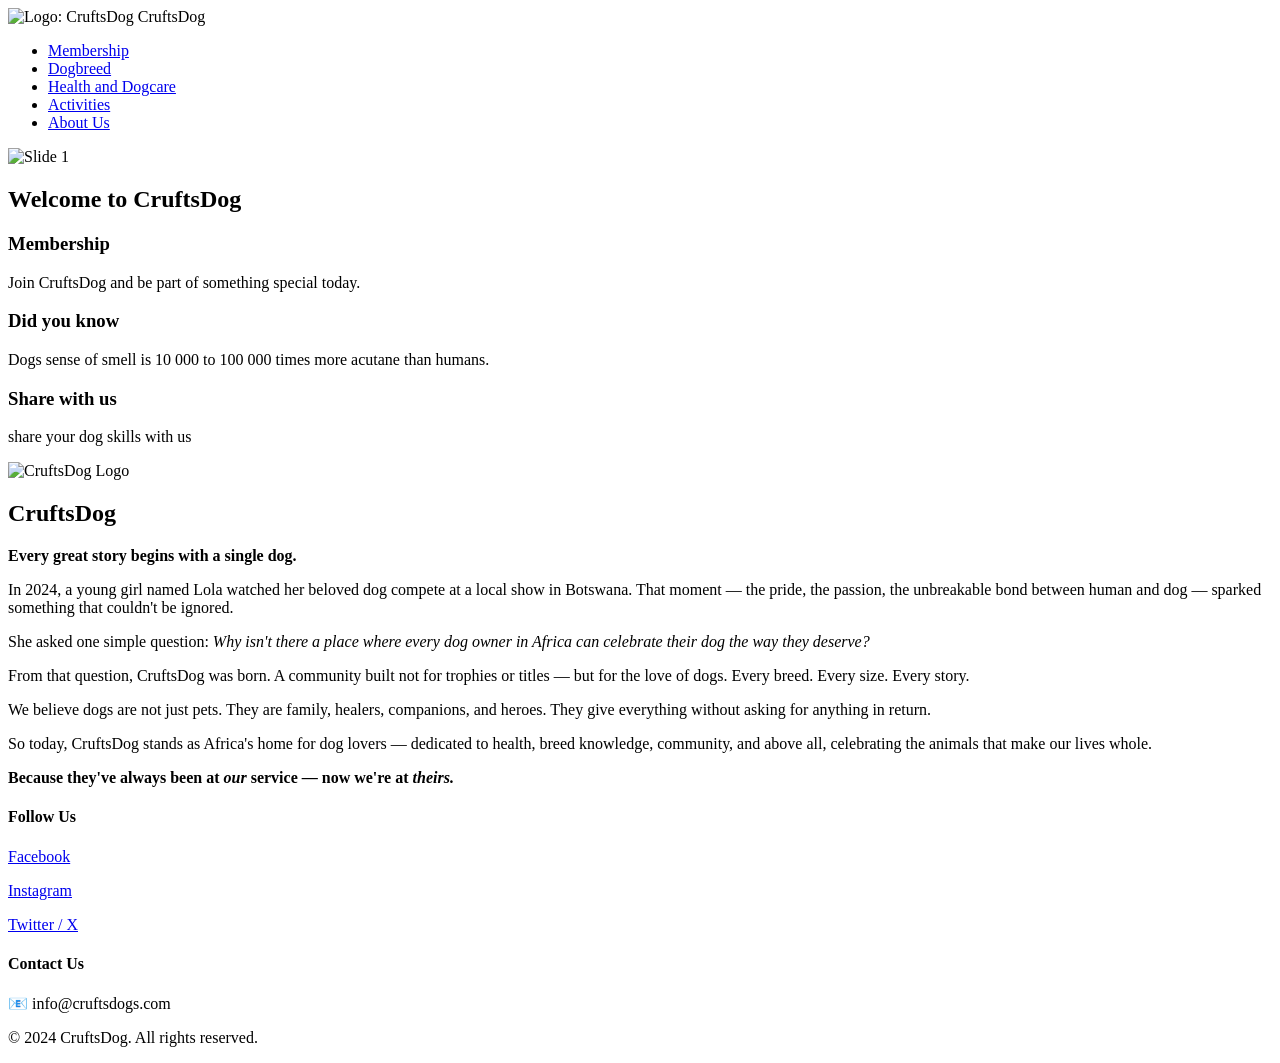
==== index.html @ 8b8f5b68 "Add files via upload" ====
<!DOCTYPE html>
<html>
<head>
  <meta charset="utf-8">
  <meta http-equiv="X-UA-Compatible" content="IE=edge">
  <title>Home page - CruftsDog</title>
  <meta name="description" content="">
  <meta name="viewport" content="width=device-width, initial-scale=1">
  <link rel="stylesheet" href="dogstyle.css">
</head>
<body>

<header class="main-header">
  <div class="logo-box">
    <img src="logo.jpg" alt="Logo: CruftsDog" class="logo">
     <span class="logo-text">CruftsDog</span>
  </div>
  <nav>
   <ul class="main-nav-links">
      <li><a href="#">Membership</a></li>
      <li><a href="#">Dogbreed</a></li>
      <li><a href="#">Health and Dogcare</a></li>
      <li><a href="#">Activities</a></li>
      <li><a href="#">About Us</a></li>
    </ul>
  </nav>
</header>

<!-- my page content is coming  here e.g the slideshow and buttons and stuff -->
 <!-- just a background cause i failed to make the slide show i am just using the slide-container for my class cause i already did the css style and dont wanna change class names its tiring -->
<div class="slideshow-container">

  <div class="slide active">
    <img src="slide show 4.jpg" alt="Slide 1">
    <div class="slide-text">
      <h2>Welcome to CruftsDog</h2>
    </div>
  </div>

  <!-- how i made Cards overlapping bottom of slideshow -->
  <div class="cards-container">
    <div class="card">
      <h3>Membership</h3>
      <p>Join CruftsDog and be part of something special today.</p>
    </div>
   
    <div class="card">
      <h3>Did you know</h3>
      <p>Dogs sense of smell is 10 000 to 100 000 times more acutane than humans.</p>
    </div>
   
    <div class="card">
      <h3>Share with us </h3>
      <p>share your dog skills with us</p>
    </div>
  </div>

</div>
<!-- About Section -->
<div class="about-section">

  <!-- Left side is where i am placing my logo-->
  <div class="about-logo-side">
    <img src="logo.jpg" alt="CruftsDog Logo" class="about-logo">
    <h2>CruftsDog</h2>
  </div>

  <!-- Right is where i am placing my  -->
 <!-- Right: Text Side -->
<div class="about-text-side">
  <p><strong>Every great story begins with a single dog.</strong></p>
  <p>In 2024, a young girl named Lola watched her beloved dog compete at a local 
  show in Botswana. That moment — the pride, the passion, the unbreakable bond 
  between human and dog — sparked something that couldn't be ignored.</p>
  <p>She asked one simple question: <em>Why isn't there a place where every dog 
  owner in Africa can celebrate their dog the way they deserve?</em></p>
  <p>From that question, CruftsDog was born. A community built not for trophies 
  or titles — but for the love of dogs. Every breed. Every size. Every story.</p>
  <p>We believe dogs are not just pets. They are family, healers, companions, 
  and heroes. They give everything without asking for anything in return.</p>
  <p>So today, CruftsDog stands as Africa's home for dog lovers — dedicated to 
  health, breed knowledge, community, and above all, celebrating the animals 
  that make our lives whole.</p>
  <p><strong>Because they've always been at <em>our</em> service — now we're at <em>theirs.</em></strong></p>
</div>
</div>
<footer class="footer">

  <div class="footer-container">

    <!-- Social Media platforms i have to link eish  -->
    <div class="footer-col">
      <h4>Follow Us</h4>
      <p><a href="#">Facebook</a></p>
      <p><a href="#">Instagram</a></p>
      <p><a href="#">Twitter / X</a></p>
    </div>

    <!-- Contact -->
    <div class="footer-col">
      <h4>Contact Us</h4>
      <p>📧 info@cruftsdogs.com</p>
    </div>

  </div>

  <!-- Bottom bar -->
  <div class="footer-bottom">
    <p>&copy; 2024 CruftsDog. All rights reserved.</p>
  </div>

</footer>
</body>
</html>
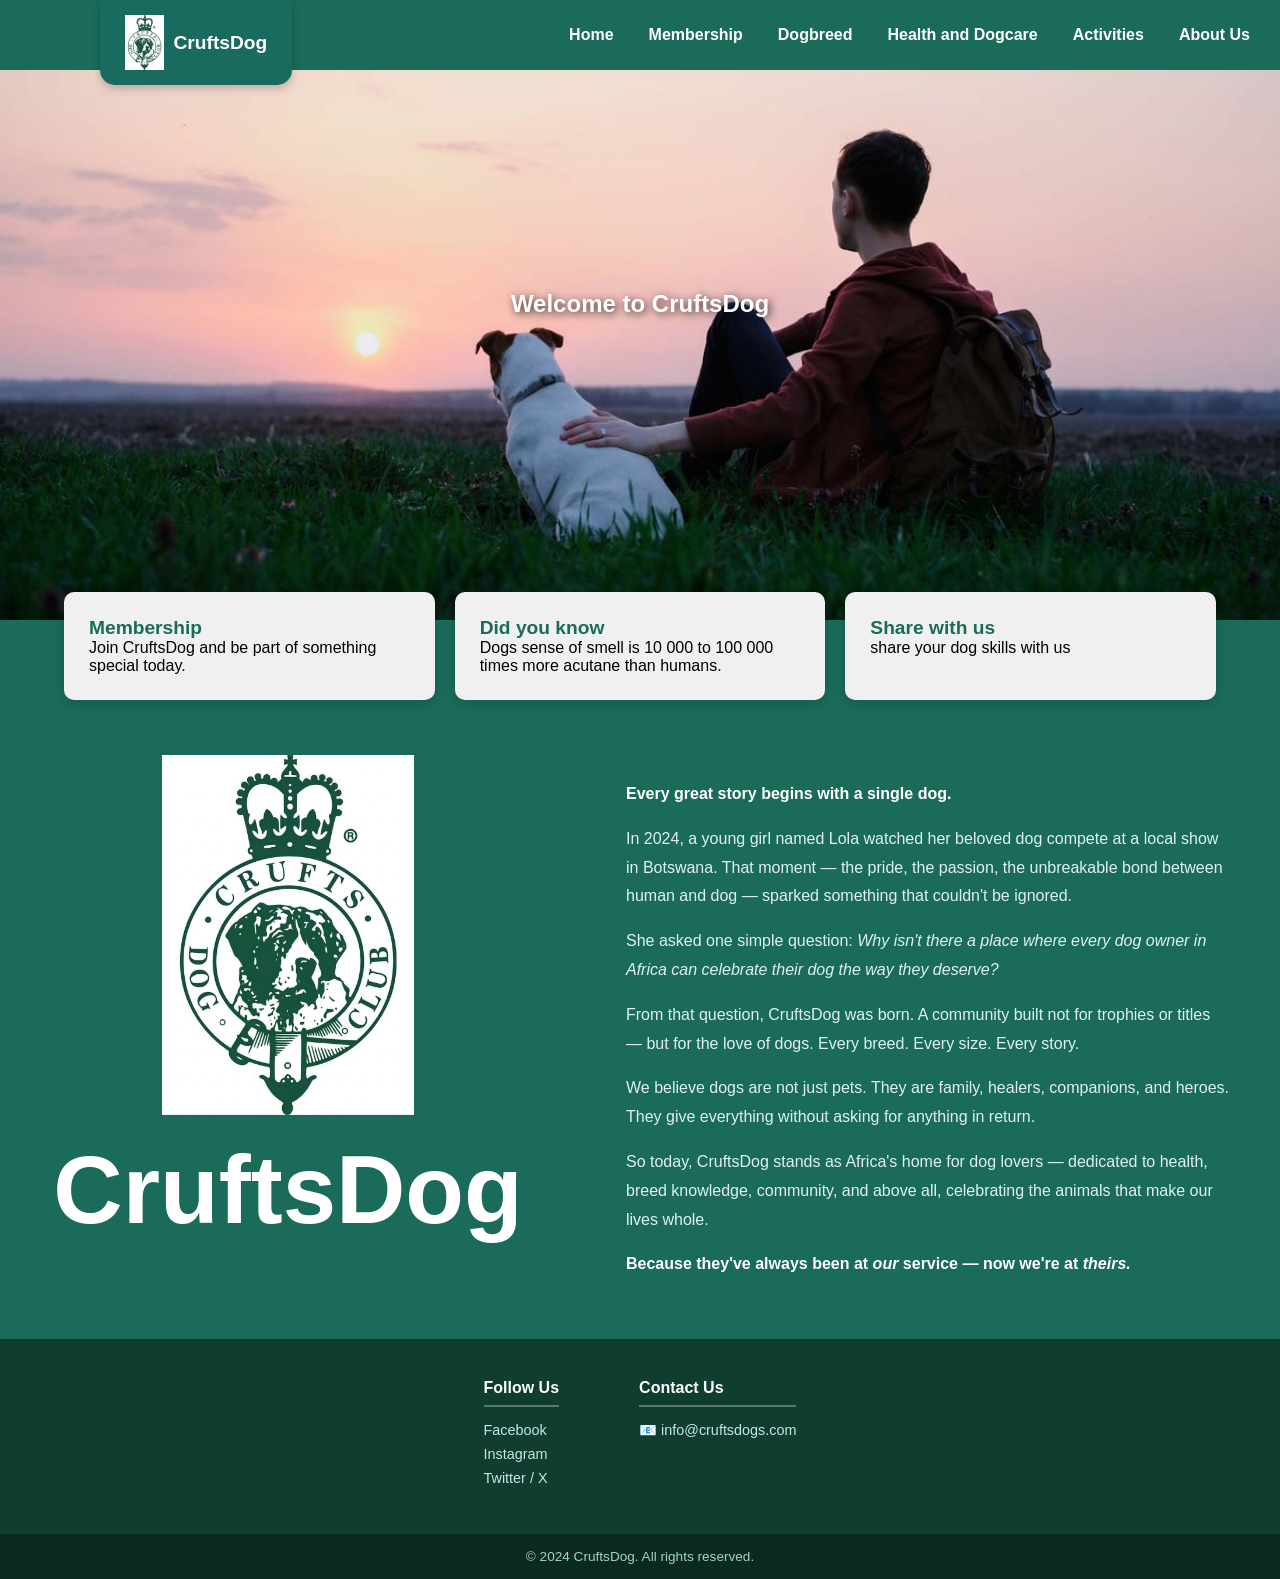
==== commit c339d44d: "Add files via upload" ====
--- a/index.html
+++ b/index.html
@@ -15,13 +15,16 @@
     <img src="logo.jpg" alt="Logo: CruftsDog" class="logo">
      <span class="logo-text">CruftsDog</span>
   </div>
+  </div>
+</a>
   <nav>
    <ul class="main-nav-links">
-      <li><a href="#">Membership</a></li>
-      <li><a href="#">Dogbreed</a></li>
-      <li><a href="#">Health and Dogcare</a></li>
-      <li><a href="#">Activities</a></li>
-      <li><a href="#">About Us</a></li>
+    <a href="index.html">Home</a>
+      <a href="Membership.html">Membership</a>
+      <a href="Dogbreed.html">Dogbreed</a>
+      <a href="Health_and_Dogcare.html">Health and Dogcare</a>
+      <a href="Activities.html">Activities</a>
+      <a href="About_Us.html">About Us</a>
     </ul>
   </nav>
 </header>
--- a/dogstyle.css
+++ b/dogstyle.css
@@ -0,0 +1,403 @@
+* {
+  margin: 0;
+  padding: 0;
+  box-sizing: border-box;
+}
+
+body {
+  font-family: Arial, sans-serif;
+}
+
+.main-header {
+  display: flex;
+  align-items: center;
+  justify-content: space-between;
+  background-color: #1a6b5a;
+  width: 100%;
+}
+/*logo css style*/
+.logo-box {
+  background-color: #155a4a;
+  padding: 10px 20px;
+  display: flex;
+  align-items: center;
+}
+
+.logo {
+  height: 60px;
+  width: auto;
+}
+
+.logo-box /*this is how moved the logo and made it look like its overlapping got the inspiration from kennel club */{
+  background-color: #1a6b5f;
+  padding: 15px 25px;
+  margin-left: 100px; 
+  display: flex;
+  align-items: center;
+  gap: 10px;
+  border-radius: 0 0 15px 15px;
+  margin-bottom: -15px;
+  z-index: 10;
+  position: relative;
+  box-shadow: 0 4px 8px rgba(0,0,0,0.2);
+}
+
+.logo {
+  height: 55px;
+  width: auto;
+}
+
+.logo-text {
+  color: #fff;
+  font-size: 1.2rem;
+  font-weight: 700;
+}
+/*navigation css style*/
+.main-nav-links {
+  list-style: none;
+  display: flex;
+  gap: 35px;
+  margin-left: auto;
+  padding: 0 30px 0 0;
+}
+
+.main-nav-links a {
+  color: #fff;
+  text-decoration: none;
+  font-weight: 600;
+  font-size: 1rem;
+}
+
+.main-nav-links a:hover {
+  border-bottom: 2px solid #fff;
+  padding-bottom: 2px;
+}
+
+/* Slideshow */
+.slideshow-container {
+  position: relative;
+  width: 100%;
+  height: 550px;
+  overflow: visible;
+}
+
+.slide {
+  display: none;
+  width: 100%;
+  height: 550px;
+  position: relative;
+}
+
+.slide.active {
+  display: block;
+}
+
+.slide img {
+  width: 100%;
+  height: 550px;
+  object-fit: cover;
+}
+
+.slide-text {
+  position: absolute;
+  top: 40%;
+  left: 50%;
+  transform: translateX(-50%);
+  text-align: center;
+  color: #fff;
+  text-shadow: 2px 2px 8px rgba(0,0,0,0.8);
+}
+/*card css style*/
+.cards-container {
+  position: absolute;
+  bottom: -80px;
+  left: 50%;
+  transform: translateX(-50%);
+  display: flex;
+  gap: 20px;
+  width: 90%;
+  z-index: 20;
+}
+
+.card {
+  background-color: #f0f0f0;
+  border-radius: 10px;
+  padding: 25px;
+  flex: 1;
+  box-shadow: 0 4px 12px rgba(0,0,0,0.15);
+  cursor: pointer;
+  transition: transform 0.2s ease, box-shadow 0.2s ease;
+}
+
+.card:hover {
+  transform: translateY(-6px);
+  box-shadow: 0 8px 20px rgba(0,0,0,0.2);
+  background-color: #e0eeeb;
+}
+
+.card:active {
+  transform: translateY(-2px);
+  box-shadow: 0 4px 10px rgba(0,0,0,0.15);
+}
+
+.card h3 {
+  color: #1a6b5a;
+  font-size: 1.2rem;
+  font-weight: 700;
+}
+
+  .card a {
+  color: #1a6b5a;
+  font-weight: 600;
+  text-decoration: underline;
+}
+
+.card a:visited {
+  color: #1a6b5a;
+}
+
+.card a:hover {
+  color: #145248;
+}
+/* css for when i divided the page and decided to put my logo on the right and then i put how my clud came to be*/
+.about-section {
+  display: flex;
+  flex-direction: row;
+  width: 100%;
+  min-height: 450px;
+  background-color: #1a6b5a;
+}
+
+.about-logo-side {
+  width: 45%;
+  display: flex;
+  flex-direction: column;
+  align-items: center;
+  justify-content: center;
+  padding: 60px 40px;
+  text-align: center;
+  background-color: #1a6b5a;
+}
+
+.about-logo {
+  padding-top: 40px;
+  height: 400px;
+  width: auto;
+  margin-bottom: 20px;
+}
+
+.about-logo-side h2 {
+  color: #fff;
+  font-size: 6rem;
+  font-weight: 700;
+}
+
+.about-text-side {
+  width: 55%;
+  display: flex;
+  flex-direction: column;
+  justify-content: center;
+  margin-top: 100px;
+  padding: 60px 50px;
+  gap: 16px;
+  background-color: #1a6b5a;
+}
+
+.about-text-side p {
+  color: #e0f2ee;
+  font-size: 1rem;
+  line-height: 1.8;
+}
+
+.about-text-side strong {
+  color: #fff;
+}
+
+/*footer css style*/
+.footer {
+  background-color: #0f3d30;
+  padding: 40px 0 0 0;
+  margin-top: 0;
+}
+
+.footer-container {
+  display: flex;
+  flex-direction: row;
+  justify-content: center;
+  gap: 80px;
+  padding: 0 60px 40px 60px;
+}
+
+.footer-col h4 {
+  color: #fff;
+  font-size: 1rem;
+  font-weight: 700;
+  margin-bottom: 15px;
+  border-bottom: 2px solid rgba(255,255,255,0.3);
+  padding-bottom: 8px;
+}
+
+.footer-col p {
+  color: #c8e6e0;
+  font-size: 0.9rem;
+  margin-bottom: 8px;
+}
+
+.footer-col a {
+  color: #c8e6e0;
+  text-decoration: none;
+  font-size: 0.9rem;
+  display: block;
+  margin-bottom: 8px;
+}
+
+.footer-col a:visited {
+  color: #c8e6e0;
+}
+
+.footer-col a:hover {
+  color: #fff;
+  text-decoration: underline;
+}
+
+.footer-bottom {
+  background-color: #0a2a20;
+  text-align: center;
+  padding: 15px;
+  font-size: 0.85rem;
+  color: #a0d4c8;
+}
+/* ===== MEMBERSHIP SECTION ===== */
+
+/* Hero Banner */
+.membership-hero {
+  background-image: url('image1.jpg');
+  background-size: cover;
+  background-position: center;
+  height: 400px;
+  display: flex;
+  align-items: center;
+  justify-content: center;
+  text-align: center;
+  position: relative;
+}
+
+.membership-hero::before {
+  content: '';
+  position: absolute;
+  top: 0; left: 0;
+  width: 100%;
+  height: 100%;
+  background-color: rgba(0,0,0,0.45);
+}
+
+.membership-hero-text {
+  position: relative;
+  z-index: 2;
+  color: #fff;
+  max-width: 600px;
+  padding: 20px;
+}
+
+.membership-label {
+  font-size: 0.85rem;
+  letter-spacing: 3px;
+  color: #c8e6e0;
+  margin-bottom: 10px;
+  text-transform: uppercase;
+}
+
+.membership-hero-text h1 {
+  font-size: 2.5rem;
+  font-weight: 700;
+  margin-bottom: 15px;
+  line-height: 1.3;
+}
+
+.membership-hero-text p {
+  font-size: 1rem;
+  margin-bottom: 25px;
+  color: #e0f2ee;
+  line-height: 1.6;
+}
+
+.membership-btn {
+  background-color: #1a6b5a;
+  color: #fff;
+  padding: 12px 30px;
+  border-radius: 25px;
+  text-decoration: none;
+  font-weight: 600;
+  font-size: 1rem;
+  transition: background-color 0.2s ease;
+}
+
+.membership-btn:hover {
+  background-color: #145248;
+}
+
+/* this is how i created my Membership Cards */
+.membership-cards {
+  display: flex;
+  gap: 20px;
+  padding: 40px 60px;
+  background-color: #fff;
+  justify-content: center;
+  flex-wrap: wrap;
+  margin-top: -50px;
+  position: relative;
+  z-index: 10;
+}
+
+.membership-card {
+  background-color: #fff;
+  border: 1px solid #e0e0e0;
+  border-radius: 10px;
+  padding: 30px 20px;
+  flex: 1;
+  min-width: 200px;
+  max-width: 250px;
+  text-align: center;
+  box-shadow: 0 4px 12px rgba(0,0,0,0.08);
+  transition: transform 0.2s ease, box-shadow 0.2s ease;
+}
+
+.membership-card:hover {
+  transform: translateY(-6px);
+  box-shadow: 0 8px 20px rgba(0,0,0,0.15);
+}
+
+.membership-icon {
+  font-size: 2.5rem;
+  margin-bottom: 15px;
+  color: #1a6b5a;
+}
+
+.membership-card h3 {
+  font-size: 1.1rem;
+  font-weight: 700;
+  color: #222;
+  margin-bottom: 12px;
+}
+
+.membership-card p {
+  font-size: 0.9rem;
+  color: #666;
+  line-height: 1.6;
+  margin-bottom: 20px;
+}
+
+.membership-learn-btn {
+  background-color: #1a6b5a;
+  color: #fff;
+  padding: 8px 20px;
+  border-radius: 20px;
+  text-decoration: none;
+  font-size: 0.85rem;
+  font-weight: 600;
+  transition: background-color 0.2s ease;
+}
+
+.membership-learn-btn:hover {
+  background-color: #145248;
+}
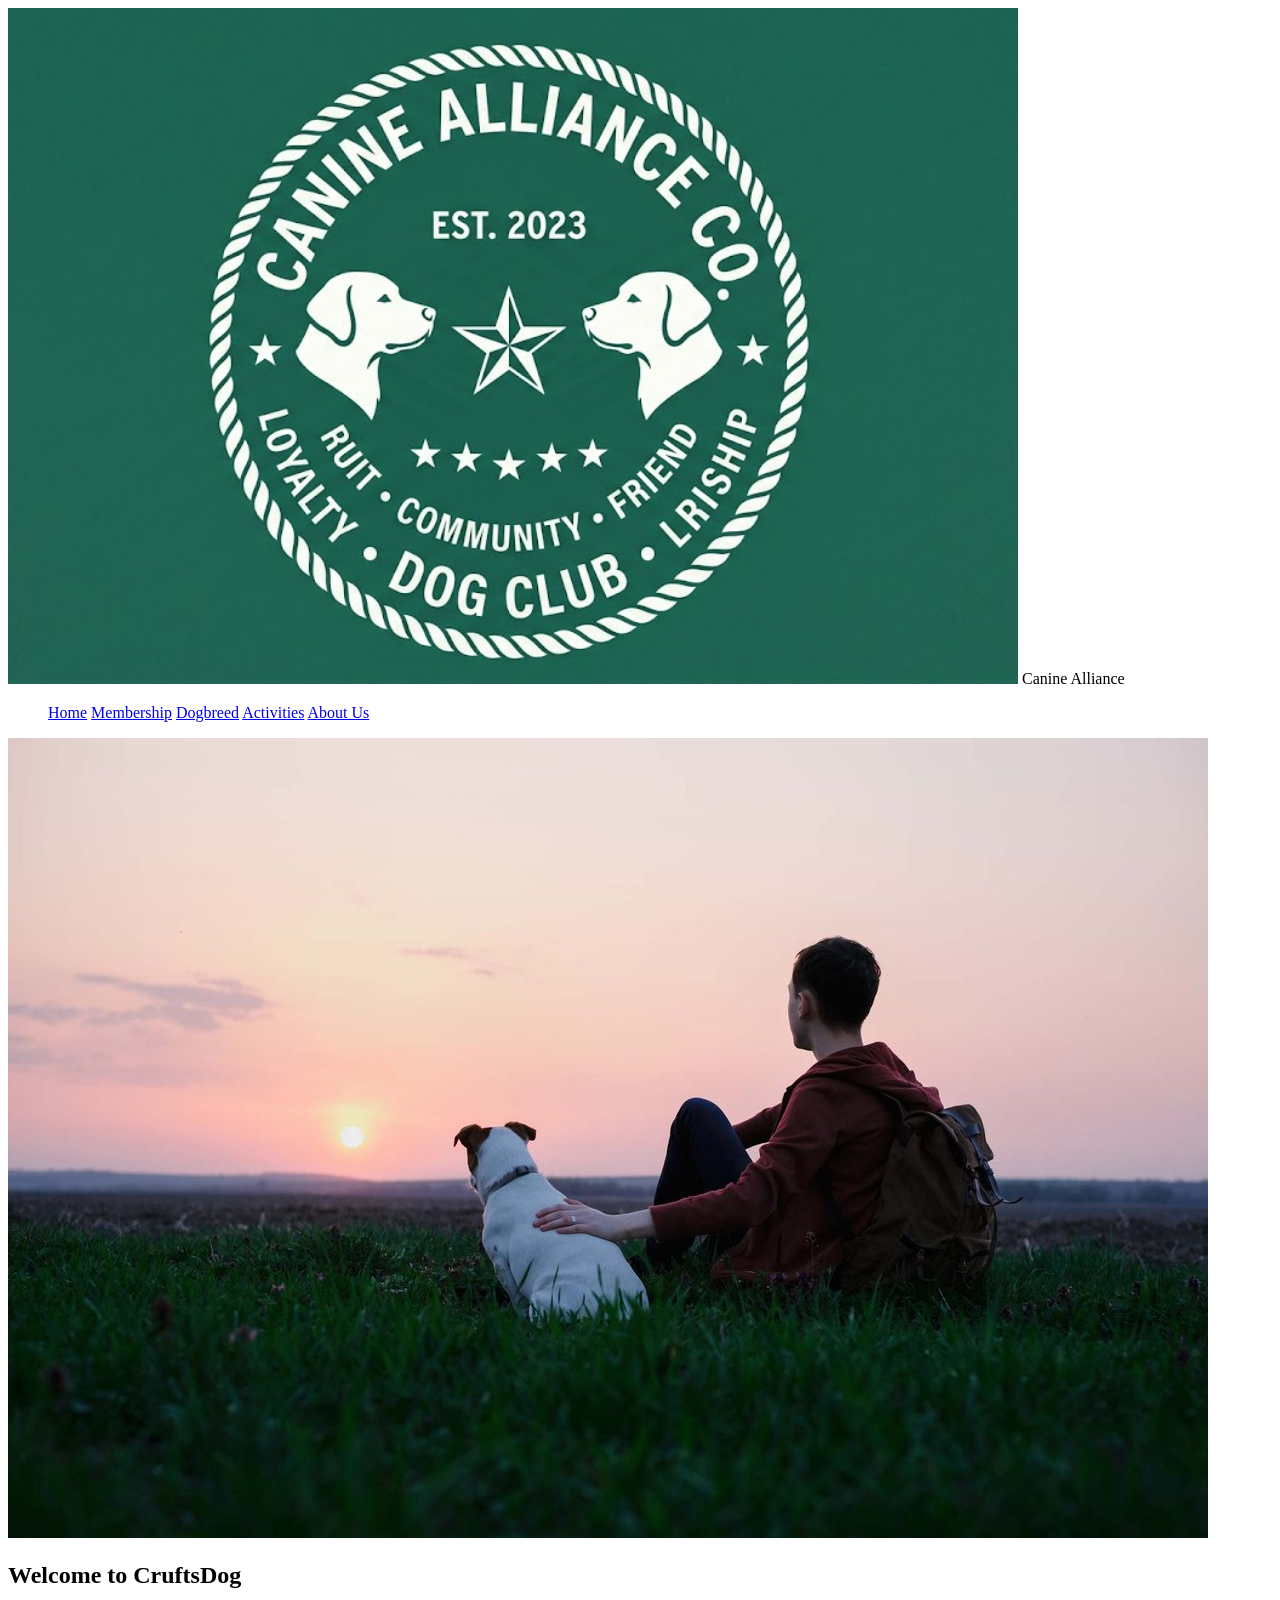
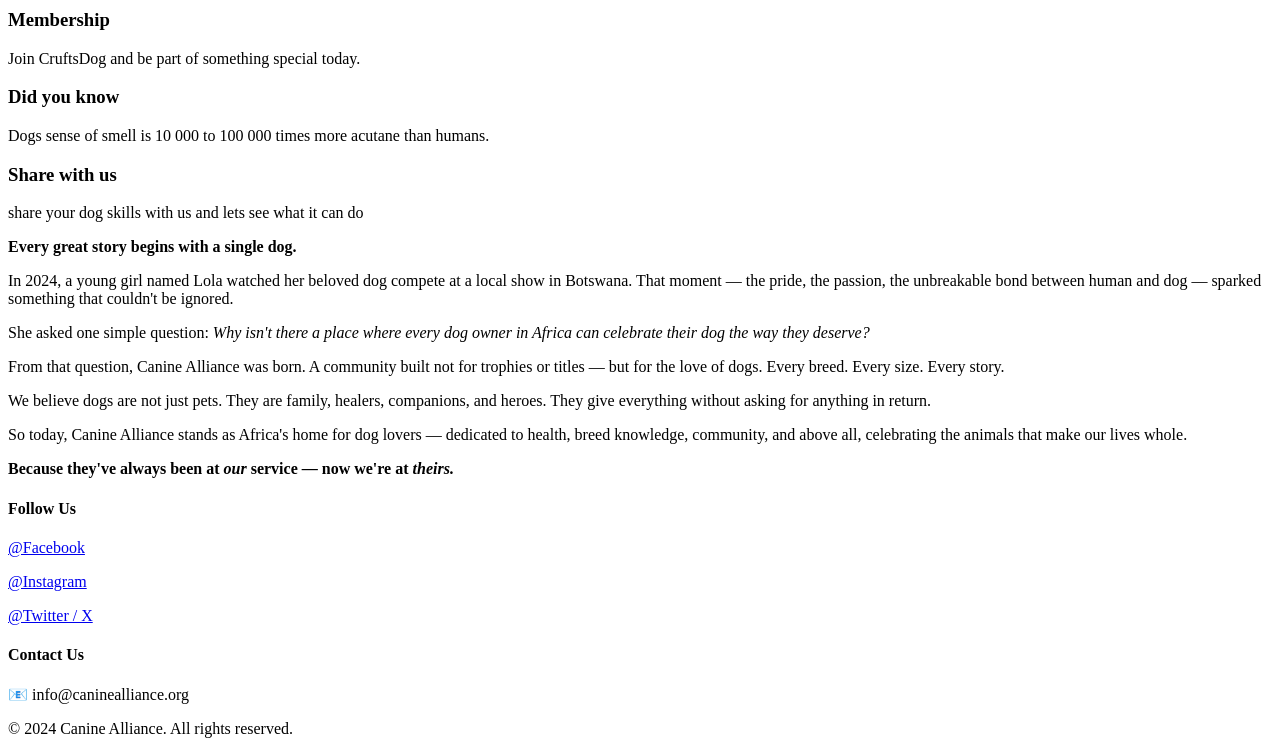
==== commit 80e9b862: "Add files via upload" ====
--- a/index.html
+++ b/index.html
@@ -6,14 +6,14 @@
   <title>Home page - CruftsDog</title>
   <meta name="description" content="">
   <meta name="viewport" content="width=device-width, initial-scale=1">
-  <link rel="stylesheet" href="dogstyle.css">
+  <link rel="stylesheet" href="dogpage.css">
 </head>
 <body>
 
 <header class="main-header">
   <div class="logo-box">
-    <img src="logo.jpg" alt="Logo: CruftsDog" class="logo">
-     <span class="logo-text">CruftsDog</span>
+  <img src="Screenshot 2026-05-05 000600.png" alt="Logo: CruftsDog" class="logo">
+  <span class="logo-text">Canine Alliance</span>
   </div>
   </div>
 </a>
@@ -22,15 +22,13 @@
     <a href="index.html">Home</a>
       <a href="Membership.html">Membership</a>
       <a href="Dogbreed.html">Dogbreed</a>
-      <a href="Health_and_Dogcare.html">Health and Dogcare</a>
       <a href="Activities.html">Activities</a>
       <a href="About_Us.html">About Us</a>
     </ul>
   </nav>
 </header>
 
-<!-- my page content is coming  here e.g the slideshow and buttons and stuff -->
- <!-- just a background cause i failed to make the slide show i am just using the slide-container for my class cause i already did the css style and dont wanna change class names its tiring -->
+
 <div class="slideshow-container">
 
   <div class="slide active">
@@ -40,7 +38,7 @@
     </div>
   </div>
 
-  <!-- how i made Cards overlapping bottom of slideshow -->
+  <!-- content for the cards  -->
   <div class="cards-container">
     <div class="card">
       <h3>Membership</h3>
@@ -54,62 +52,48 @@
    
     <div class="card">
       <h3>Share with us </h3>
-      <p>share your dog skills with us</p>
+      <p>share your dog skills with us and lets see what it can do</p>
     </div>
   </div>
 
 </div>
+
 <!-- About Section -->
 <div class="about-section">
-
-  <!-- Left side is where i am placing my logo-->
-  <div class="about-logo-side">
-    <img src="logo.jpg" alt="CruftsDog Logo" class="about-logo">
-    <h2>CruftsDog</h2>
-  </div>
-
-  <!-- Right is where i am placing my  -->
- <!-- Right: Text Side -->
-<div class="about-text-side">
+<div class="about-text">
   <p><strong>Every great story begins with a single dog.</strong></p>
   <p>In 2024, a young girl named Lola watched her beloved dog compete at a local 
   show in Botswana. That moment — the pride, the passion, the unbreakable bond 
   between human and dog — sparked something that couldn't be ignored.</p>
   <p>She asked one simple question: <em>Why isn't there a place where every dog 
   owner in Africa can celebrate their dog the way they deserve?</em></p>
-  <p>From that question, CruftsDog was born. A community built not for trophies 
+  <p>From that question, Canine Alliance was born. A community built not for trophies 
   or titles — but for the love of dogs. Every breed. Every size. Every story.</p>
   <p>We believe dogs are not just pets. They are family, healers, companions, 
   and heroes. They give everything without asking for anything in return.</p>
-  <p>So today, CruftsDog stands as Africa's home for dog lovers — dedicated to 
+  <p>So today, Canine Alliance stands as Africa's home for dog lovers — dedicated to 
   health, breed knowledge, community, and above all, celebrating the animals 
   that make our lives whole.</p>
   <p><strong>Because they've always been at <em>our</em> service — now we're at <em>theirs.</em></strong></p>
 </div>
 </div>
 <footer class="footer">
-
   <div class="footer-container">
-
-    <!-- Social Media platforms i have to link eish  -->
     <div class="footer-col">
       <h4>Follow Us</h4>
-      <p><a href="#">Facebook</a></p>
-      <p><a href="#">Instagram</a></p>
-      <p><a href="#">Twitter / X</a></p>
+      <p><a href="#">@Facebook</a></p>
+      <p><a href="#">@Instagram</a></p>
+      <p><a href="#">@Twitter / X</a></p>
     </div>
 
-    <!-- Contact -->
     <div class="footer-col">
       <h4>Contact Us</h4>
-      <p>📧 info@cruftsdogs.com</p>
+      <p>📧 info@caninealliance.org</p>
     </div>
+   </div>
 
-  </div>
-
-  <!-- Bottom bar -->
   <div class="footer-bottom">
-    <p>&copy; 2024 CruftsDog. All rights reserved.</p>
+    <p>&copy 2024 Canine Alliance. All rights reserved.</p>
   </div>
 
 </footer>
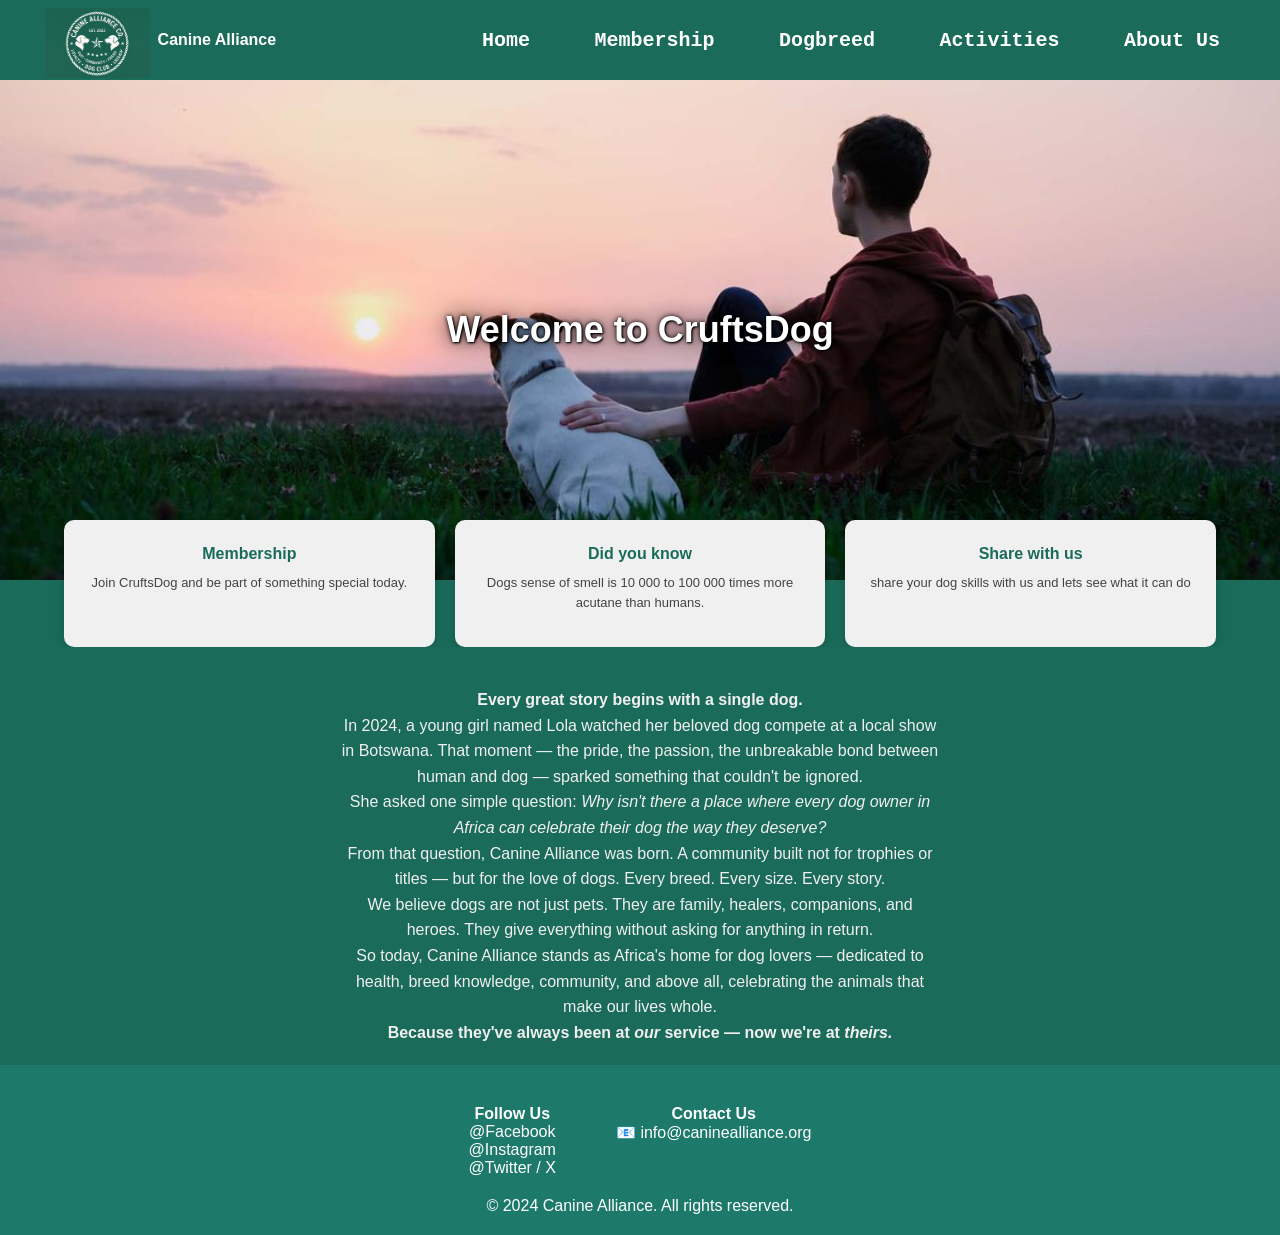
==== commit d5b48574: "Change branding from CruftsDog to Canine Alliance Updated the title and branding from 'CruftsDog' to" ====
--- a/index.html
+++ b/index.html
@@ -3,7 +3,7 @@
 <head>
   <meta charset="utf-8">
   <meta http-equiv="X-UA-Compatible" content="IE=edge">
-  <title>Home page - CruftsDog</title>
+  <title>Home page - Canine Alliance</title>
   <meta name="description" content="">
   <meta name="viewport" content="width=device-width, initial-scale=1">
   <link rel="stylesheet" href="dogpage.css">
@@ -98,4 +98,4 @@
 
 </footer>
 </body>
-</html>+</html>
--- a/dogpage.css
+++ b/dogpage.css
@@ -0,0 +1,419 @@
+*{
+  margin: 0;
+  padding: 0;
+  box-sizing: border-box;
+}
+
+body{
+  overflow-x: hidden;
+  background-color: #0f6b5b;
+
+  
+}
+
+.main-header{
+    display: flex;
+    align-items: center;
+    background-color: #1A6B5A ;
+    width:100%;
+    justify-content: space-between; /**  spaces out the logo and navigation links **/
+    height: 80px;
+    position:relative;/*  allows for absolute positioning of the navigation links **/
+}
+.logo{
+    width: auto;
+    height: 70px;
+    height: 70px;
+    margin-top: 5px;
+}
+.main-nav-links{
+   z-index: 1000;
+   text-decoration: none;
+   padding: 30px;
+   margin-left: auto; /**  pushes the links to the right **/
+   cursor: pointer;
+
+}
+
+.main-nav-links a{
+    text-decoration: none;
+    padding: 30px;
+    color: #fff;
+    font-weight: 600;
+    font-family: monospace;
+    font-size: x-large;
+    
+}
+.logo-text {
+  color: #fff;
+  font-size: medium;
+  font-weight: 700;
+}
+.logo-box{
+  display: flex;/**  uses flexbox to align the logo and text **/
+  align-items: center;/*  vertically centers the logo and text **/
+  gap: 8px;/*  adds space between the logo and text **/
+  margin-left: 45px;/*  adds space to the right of the logo box **/
+}
+
+.slideshow-container {
+  position: relative;
+  width: 100%;
+  overflow: hidden;
+
+}
+
+.slide{
+    position: relative;
+    width: 100%;
+    height: 500px;
+
+}
+.slide img {
+  display: block;
+  width: 100%;
+  height:100%;
+  object-fit: cover;/*  ensures the image covers the entire slide area without distortion **/
+}
+.slide-text {
+  position: absolute;
+  top: 50%;
+  left: 50%;
+  transform: translateX(-50%) translateY(-50%);
+  text-align: center;
+  color: #fff;
+  font-size: x-large;
+  text-shadow: black 1px 1px 2px, black 0 0 25px, black 0 0 5px;
+}
+.cards-container {
+  display: flex;
+  justify-content: center;
+  gap: 20px;
+  width: 90%;
+  margin: -60px auto 0 auto;
+  position: relative;
+  z-index: 20;
+  
+}
+.card {
+  background-color: #f0f0f0;
+  border-radius: 10px;
+  max-height: 150px;
+  padding: 25px;
+  flex: 1;
+  box-shadow: 0 4px 12px rgba(0,0,0,0.15);
+  cursor: pointer;
+  transition: transform 0.2s ease, box-shadow 0.2s ease;
+}
+
+.card:hover {
+  transform: translateY(-6px);
+  box-shadow: 0 8px 20px rgba(0,0,0,2);
+}
+
+.card:active {
+  transform: translateY(-5px);
+  box-shadow: 0 4px 10px rgba(0,0,0,0.15);
+}
+
+.card h3 {
+  color: #1A6B5A;
+  font-size: medium;
+  font-weight: 700;
+  margin-bottom: 10px;
+  text-align: center;
+}
+
+.card p {
+  color: #444;
+  font-size: small;
+  margin-bottom: 10px;
+  line-height: 1.5;
+  text-align: center;
+}
+
+.card a {
+  color: #1a6b5a;
+  font-weight: 600;
+  text-decoration: underline;
+}
+
+.about-section {
+  margin-top: -120px;
+  background-color: #1A6B5A;
+  padding: 60px 20px;
+  text-align: center;
+
+}
+.about-text{
+  margin-top: 100px;
+
+}
+.about-section h2{
+  color: #fff;
+  font-size: x-large;
+  margin-bottom: 20px;
+}
+.about-section p{
+  color: #f0f0f0;
+  font-size: medium;
+  max-width: 600px;
+  margin: 0 auto;
+  line-height: 1.6;
+  align-items: right;
+}
+
+.footer {
+  background-color: #1d7a6b;
+  color: #fff;
+  text-align: center;
+  padding: 20px;
+  margin-top: -40px;
+
+}
+.footer-container {
+  display: flex;
+  justify-content: center;
+  gap: 60px;
+  text-align: center;
+  padding: 20px 0;
+}
+
+.footer a {
+  color: #fff;
+  text-decoration: none;
+}
+
+.membership-btn {
+  display: inline-block;
+  padding: 12px 24px;
+  background-color: #1A6B5A;
+  color: #fff;
+  text-decoration: none;
+  border-radius: 6px;
+  font-size: small;
+  text-shadow: none;
+  font-family: sans-serif;
+  cursor: pointer;
+  margin-top: 20px;
+}
+.membership-btn:hover {
+  background-color: #145a4c;
+  transform: translateY(-2px);
+}
+
+.dog-cards-container {
+  display: grid;
+  grid-template-columns: repeat(auto-fill, minmax(200px, 1fr));/* creates a responsive grid with a minimum column width of 200px and automatically fills the available space with as many columns as possible */
+  gap: 20px;
+  padding: 40px 32px;
+  max-width: 1200px;
+  margin: 0 auto;
+}
+
+.dog-card {
+  background: #ffffff;
+  border: 1px solid #e0e0e0;
+  border-radius: 12px;
+  overflow: hidden;
+  display: flex;
+  flex-direction: column;
+  transition: transform 0.2s ease, box-shadow 0.2s ease;
+}
+
+.dog-card:hover {
+  transform: translateY(-4px);
+  box-shadow: 0 8px 24px rgba(0, 0, 0, 0.10);
+}
+
+/* Page background */
+body{
+    background-color: #0f6b5b;
+    margin: 0;
+    font-family: Arial, sans-serif;
+}
+
+/* Container for all cards */
+.dog-cards-container{
+    display: grid;
+    grid-template-columns: repeat(3, 1fr);
+    gap: 40px;
+    justify-items: center;
+    padding: 50px;
+}
+
+/* Individual card */
+.dog-card{
+    width: 230px;
+    background-color: white;
+    text-align: center;
+    overflow: hidden;
+    box-shadow: 0 4px 10px rgba(0,0,0,0.2);
+}
+
+/* Dog images */
+.dog-card img{
+    width: 100%;
+    height: 180px;
+    object-fit: cover;
+    display: block;
+}
+
+/* Text section */
+.card-body{
+    background-color: #e9e9e9;
+    padding: 15px;
+}
+
+/* Paragraph styling */
+.card-body p{
+    margin: 8px 0;
+    font-size: 15px;
+    line-height: 1.4;
+}
+
+/* Breed title */
+.card-body strong{
+    font-size: 18px;
+}
+
+/* ACTIVITIES PAGE */
+
+.activities-page-content {
+  background-color: #126b57;
+  color: white;
+}
+
+.activities-opening-section {
+  min-height: 320px;
+  background-image: url("activities-background.jpg");
+  background-size: cover;
+  background-position: center;
+  display: flex;
+  align-items: center;
+  justify-content: center;
+}
+
+.activities-opening-overlay {
+  background-color: rgba(0, 0, 0, 0.45);
+  padding: 40px;
+  text-align: center;
+  border-radius: 8px;
+  max-width: 800px;
+}
+
+.activities-opening-overlay h1 {
+  font-size: 42px;
+  margin-bottom: 15px;
+}
+
+.activities-opening-overlay p {
+  font-size: 18px;
+}
+
+.activities-list-section {
+  padding: 50px 8%;
+  display: flex;
+  flex-direction: column;
+  gap: 30px;
+}
+
+.activity-description-panel {
+  background-color: #f4f4f4;
+  color: #222;
+  display: grid;
+  grid-template-columns: 40% 60%;
+  gap: 25px;
+  align-items: center;
+  padding: 20px;
+  border-radius: 6px;
+}
+
+.activity-section-image {
+  width: 100%;
+  height: 220px;
+  object-fit: cover;
+  border-radius: 4px;
+}
+
+.activity-text-content h2 {
+  color: #126b57;
+  margin-bottom: 12px;
+}
+
+.activity-text-content p {
+  line-height: 1.6;
+  margin-bottom: 10px;
+}
+
+/* ABOUT US GOALS SECTION */
+
+.about-goals-section {
+  background-color: #126b57;
+  color: white;
+  text-align: center;
+  padding: 70px 20px 95px 20px;
+  box-sizing: border-box;
+}
+
+.about-goals-section h2 {
+  margin: 0 0 12px 0;
+  font-size: 30px;
+  font-weight: bold;
+  letter-spacing: 1px;
+}
+
+.about-goals-text {
+  max-width: 780px;
+  margin: 0 auto;
+}
+
+.about-goals-text p {
+  margin: 3px 0;
+  font-size: 20px;
+  line-height: 1.25;
+}
+
+
+/* ABOUT US FOOTER SECTION */
+
+.about-footer {
+  background-color: #1f8675;
+  color: white;
+  padding: 35px 20px;
+  box-sizing: border-box;
+}
+
+.about-footer-container {
+  display: flex;
+  justify-content: center;
+  align-items: flex-start;
+  gap: 120px;
+  text-align: center;
+}
+
+.about-footer-social h4,
+.about-footer-contact h4 {
+  margin: 0 0 8px 0;
+  font-size: 16px;
+  font-weight: bold;
+}
+
+.about-footer-social p,
+.about-footer-contact p {
+  margin: 3px 0;
+  font-size: 15px;
+  font-weight: bold;
+}
+
+.about-footer-social a,
+.about-footer-contact a {
+  color: white;
+  text-decoration: none;
+}
+
+
+
+
+
+
